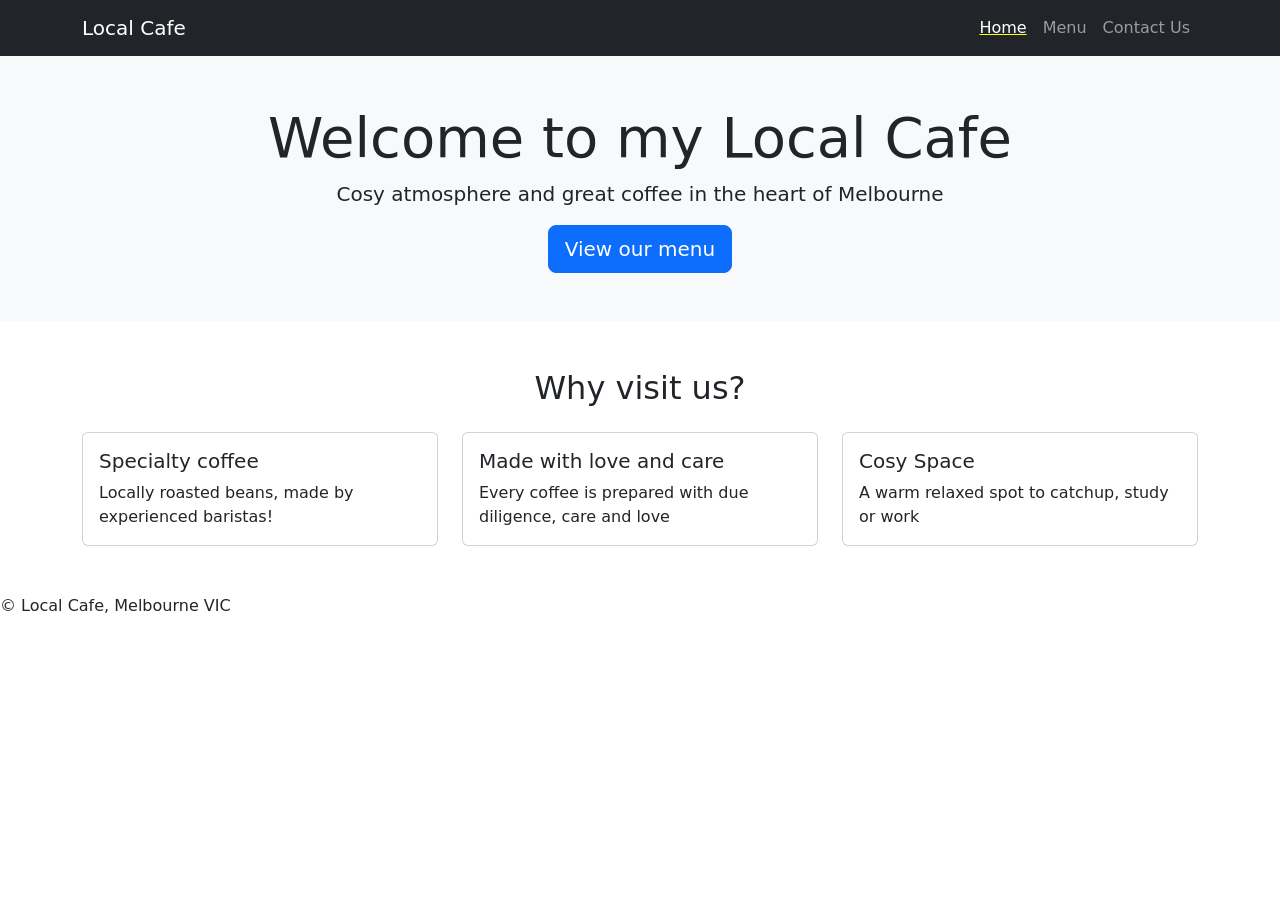
==== index.html @ 9ef0bf9d "Added initial files for the assessment" ====
<!DOCTYPE html>
<html lang="en">
<head>
    <meta charset="UTF-8">
    <meta name="viewport" content="width=device-width, initial-scale=1.0">
    <title>Home</title>
    <link href="https://cdn.jsdelivr.net/npm/bootstrap@5.2.3/dist/css/bootstrap.min.css" rel="stylesheet" integrity="sha384-rbsA2VBKQhggwzxH7pPCaAqO46MgnOM80zW1RWuH61DGLwZJEdK2Kadq2F9CUG65" crossorigin="anonymous"> 
<style>
    .active{
        text-decoration: underline;
        text-decoration-color: yellow;
    }
</style>
</head>
<body>

    <header>
        <nav class="navbar navbar-expand-md navbar-dark bg-dark">
            <div class="container">
                <a class="navbar-brand" href="index.html">Local Cafe</a>
            
                <button class="navbar-toggler" type="button" data-bs-toggle="collapse" data-bs-target="#mainNav" aria-controls="mainNav" aria-expanded="false" aria-label="Toggle navigation">
                    <span class="navbar-toggler-icon"></span>
                </button>
            <div class="collapse navbar-collapse" id="mainNav">
            <ul class="navbar-nav ms-auto" id="mainNav">
                <li class="nav-item"><a class="nav-link active" href="index.html">Home</a></li>
                <li class="nav-item"><a class="nav-link" href="menu.html">Menu</a></li>
                <li class="nav-item"><a class="nav-link" href="contact.html">Contact Us</a></li>
            </ul>
            </div>
            </div>
        </nav>


    </header>

    <main>

        <section class="bg-light py-5 text-center">
            <div class="container">
                <h1 class="display-4">Welcome to my Local Cafe</h1>
                <p class="lead">Cosy atmosphere and great coffee in the heart of Melbourne</p>
                <a class="btn btn-primary btn-lg" href="menu.html">View our menu</a>
            </div>
        </section>

        <section class="container py-5">
            <h2 class="text-center mb-4"> Why visit us?</h2>
            <div class="row g-4">
                <div class="col-md-4">
                    <div class="card h-100">
                        <div class="card-body">
                            <h3 class="card-title h5">Specialty coffee</h3>
                            <p class="card-text">Locally roasted beans, made by experienced baristas!</p>
                        </div>
                    </div>
                </div>
                <div class="col-md-4">
                    <div class="card h-100">
                        <div class="card-body">
                            <h3 class="card-title h5">Made with love and care</h3>
                            <p class="card-text">Every coffee is prepared with due diligence, care and love</p>
                        </div>
                    </div>
            </div>
            <div class="col-md-4">
                    <div class="card h-100">
                        <div class="card-body">
                            <h3 class="card-title h5">Cosy Space </h3>
                            <p class="card-text">A warm relaxed spot to catchup, study or work</p>
                        </div>
                    </div>
            </div>
            </div>
        
                
        </section>

    </main>

    <footer>
        <p>&copy; Local Cafe, Melbourne VIC</p>


    </footer>
    <script src="https://cdn.jsdelivr.net/npm/bootstrap@5.2.3/dist/js/bootstrap.bundle.min.js" integrity="sha384-kenU1KFdBIe4zVF0s0G1M5b4hcpxyD9F7jL+jjXkk+Q2h455rYXK/7HAuoJl+0I4" crossorigin="anonymous"></script> 
</body>
</html>
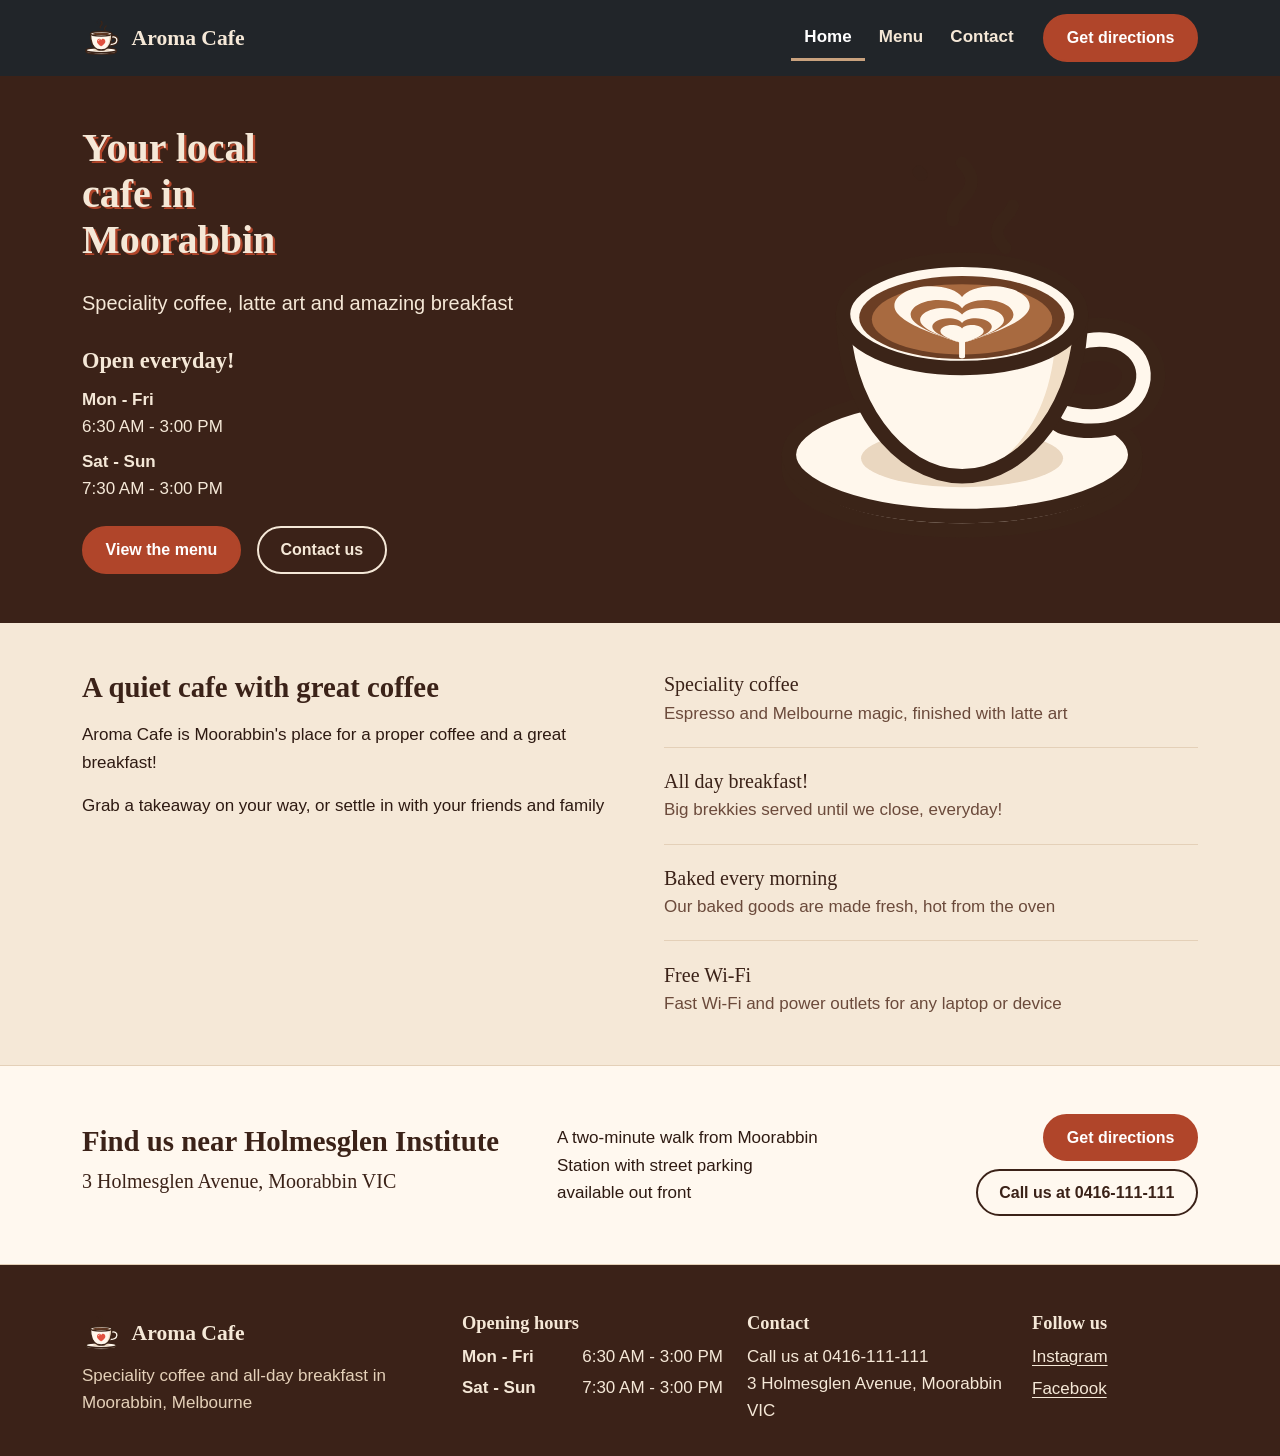
==== commit aa8f2b40: "Modified entire layout" ====
--- a/index.html
+++ b/index.html
@@ -3,87 +3,158 @@
 <head>
     <meta charset="UTF-8">
     <meta name="viewport" content="width=device-width, initial-scale=1.0">
-    <title>Home</title>
+    <title>Aroma Cafe in Moorabbin</title>
     <link href="https://cdn.jsdelivr.net/npm/bootstrap@5.2.3/dist/css/bootstrap.min.css" rel="stylesheet" integrity="sha384-rbsA2VBKQhggwzxH7pPCaAqO46MgnOM80zW1RWuH61DGLwZJEdK2Kadq2F9CUG65" crossorigin="anonymous"> 
-<style>
-    .active{
-        text-decoration: underline;
-        text-decoration-color: yellow;
-    }
-</style>
+    <link rel="stylesheet" href="css/styles.css">
 </head>
+
 <body>
-
-    <header>
-        <nav class="navbar navbar-expand-md navbar-dark bg-dark">
+    <header class="site-header">
+        <nav class="navbar navbar-expand-md navbar-dark bg-dark" aria-label="Main">
             <div class="container">
-                <a class="navbar-brand" href="index.html">Local Cafe</a>
-            
-                <button class="navbar-toggler" type="button" data-bs-toggle="collapse" data-bs-target="#mainNav" aria-controls="mainNav" aria-expanded="false" aria-label="Toggle navigation">
+                <a class="navbar-brand brand" href="index.html">
+                    <img src="images/coffee-heart-logo.svg" alt="Logo coffee cup" width="40" height="40">
+                    <span>Aroma Cafe</span>
+                </a>
+                <a class="btn btn-primary header-cta order-md-last ms-auto ms-md-3" href="contact.html">Get directions</a>
+                <button class="navbar-toggler ms-2" type="button" data-bs-toggle="collapse" data-bs-target="#main-nav" aria-controls="main-nav" aria-expanded="false" aria-label="Toggle navigation">
                     <span class="navbar-toggler-icon"></span>
                 </button>
-            <div class="collapse navbar-collapse" id="mainNav">
-            <ul class="navbar-nav ms-auto" id="mainNav">
-                <li class="nav-item"><a class="nav-link active" href="index.html">Home</a></li>
-                <li class="nav-item"><a class="nav-link" href="menu.html">Menu</a></li>
-                <li class="nav-item"><a class="nav-link" href="contact.html">Contact Us</a></li>
-            </ul>
-            </div>
+                <div class="collapse navbar-collapse" id="main-nav">
+                    <ul class="navbar-nav ms-md-auto">
+                        <li class="nav-item"><a class="nav-link active" href="index.html">Home</a></li>
+                        <li class="nav-item"><a class="nav-link" href="menu.html">Menu</a></li>
+                        <li class="nav-item"><a class="nav-link" href="contact.html">Contact</a></li>
+                    </ul>
+                </div>
             </div>
         </nav>
-
-
     </header>
 
-    <main>
+    <main id="main">
+        <section class="hero" aria-labelledby="hero-title">
+            <div class="container">
+                <div class="row align-items-center gy-5">
+                    <div class="col-lg-7">
+                        <h1 id="hero-title">Your local cafe in Moorabbin</h1>
+                        <p class="lede">Speciality coffee, latte art and amazing breakfast</p>
+                        
+                        <p class="door-sign-title mt-4">Open everyday!</p>
+                        <dl class="mb-4">
+                            <div>
+                                <dt>Mon - Fri</dt>
+                                <dd>6:30 AM - 3:00 PM</dd>
+                            </div>
+                            <div>
+                                <dt>Sat - Sun</dt>
+                                <dd>7:30 AM - 3:00 PM</dd>
+                            </div>
+                        </dl>
 
-        <section class="bg-light py-5 text-center">
-            <div class="container">
-                <h1 class="display-4">Welcome to my Local Cafe</h1>
-                <p class="lead">Cosy atmosphere and great coffee in the heart of Melbourne</p>
-                <a class="btn btn-primary btn-lg" href="menu.html">View our menu</a>
+                        <div class="d-flex flex-wrap gap-3">
+                            <a class="btn btn-primary" href="menu.html">View the menu</a>
+                            <a class="btn btn-outline-light" href="contact.html">Contact us</a>
+                        </div>
+                    </div>
+                    <div class="col-lg-5">
+                        <figure class="hero-art">
+                            <img src="images/BigLogo.svg" alt="Aroma Cafe logo graphic">
+                        </figure>
+                    </div>
+                </div>
             </div>
         </section>
 
-        <section class="container py-5">
-            <h2 class="text-center mb-4"> Why visit us?</h2>
-            <div class="row g-4">
-                <div class="col-md-4">
-                    <div class="card h-100">
-                        <div class="card-body">
-                            <h3 class="card-title h5">Specialty coffee</h3>
-                            <p class="card-text">Locally roasted beans, made by experienced baristas!</p>
-                        </div>
+        <section class="section about" aria-labelledby="about-title">
+            <div class="container">
+                <div class="row g-5">
+                    <div class="col-md-6">
+                        <h2 id="about-title">A quiet cafe with great coffee</h2>
+                        <p>Aroma Cafe is Moorabbin's place for a proper coffee and a great breakfast!</p>
+                        <p>Grab a takeaway on your way, or settle in with your friends and family</p>
+                    </div>
+                    <div class="col-md-6">
+                        <ul class="known-for">
+                            <li>
+                                <h3>Speciality coffee</h3>
+                                <p>Espresso and Melbourne magic, finished with latte art</p>
+                            </li>
+                            <li>
+                                <h3>All day breakfast!</h3>
+                                <p>Big brekkies served until we close, everyday!</p>
+                            </li>
+                            <li>
+                                <h3>Baked every morning</h3>
+                                <p>Our baked goods are made fresh, hot from the oven</p>
+                            </li>
+                            <li>
+                                <h3>Free Wi-Fi</h3>
+                                <p>Fast Wi-Fi and power outlets for any laptop or device</p>
+                            </li>
+                        </ul>
                     </div>
                 </div>
-                <div class="col-md-4">
-                    <div class="card h-100">
-                        <div class="card-body">
-                            <h3 class="card-title h5">Made with love and care</h3>
-                            <p class="card-text">Every coffee is prepared with due diligence, care and love</p>
-                        </div>
-                    </div>
             </div>
-            <div class="col-md-4">
-                    <div class="card h-100">
-                        <div class="card-body">
-                            <h3 class="card-title h5">Cosy Space </h3>
-                            <p class="card-text">A warm relaxed spot to catchup, study or work</p>
-                        </div>
-                    </div>
-            </div>
-            </div>
-        
-                
         </section>
 
+        <section class="section visit" aria-labelledby="visit-title">
+            <div class="container">
+                <div class="row align-items-center g-4">
+                    <div class="col-lg-5">
+                        <h2 id="visit-title">Find us near Holmesglen Institute</h2>
+                        <h3>3 Holmesglen Avenue, Moorabbin VIC</h3>
+                    </div>
+                    <div class="col-lg-3">
+                        <p class="mb-0">A two-minute walk from Moorabbin Station with street parking available out front</p>
+                    </div>
+                    <div class="col-lg-4 d-flex flex-wrap gap-2 justify-content-lg-end">
+                        <a class="btn btn-primary" href="contact.html">Get directions</a>
+                        <a class="btn btn-outline-dark" href="tel:0416111111">Call us at 0416-111-111</a>
+                    </div>
+                </div>
+            </div>
+        </section>
     </main>
 
-    <footer>
-        <p>&copy; Local Cafe, Melbourne VIC</p>
+    <footer class="site-footer">
+        <div class="container">
+            <div class="row g-4">
+                <div class="col-md-6 col-lg-4 footer-brand">
+                    <a class="brand" href="index.html">
+                        <img src="images/coffee-heart-logo.svg" alt="logo coffee image" width="40" height="40">
+                        <span>Aroma Cafe</span>
+                    </a>
+                    <p>Speciality coffee and all-day breakfast in Moorabbin, Melbourne</p>
+                </div>
+                <section class="col-md-6 col-lg-3 footer-hours" aria-labelledby="footer-hours-title">
+                    <h2 id="footer-hours-title">Opening hours</h2>
+                    <dl>
+                        <div>
+                            <dt>Mon - Fri</dt>
+                            <dd>6:30 AM - 3:00 PM</dd>
+                        </div>
+                        <div>
+                            <dt>Sat - Sun</dt>
+                            <dd>7:30 AM - 3:00 PM</dd>
+                        </div>
+                    </dl>
+                </section>
+                <section class="col-md-6 col-lg-3" aria-labelledby="footer-contact-title">
+                    <h2 id="footer-contact-title">Contact</h2>
+                    <p class="footer-links">Call us at 0416-111-111</p>
+                    <p class="footer-links">3 Holmesglen Avenue, Moorabbin VIC</p>
+                </section>
+                <section class="col-md-6 col-lg-2" aria-labelledby="footer-follow-title">
+                    <h2 id="footer-follow-title">Follow us</h2>
+                    <ul class="footer-links">
+                        <li><a href="https://www.instagram.com">Instagram</a></li>
+                        <li><a href="https://www.facebook.com">Facebook</a></li>
+                    </ul>
+                </section>
+            </div>
+        </div>
+    </footer>
 
-
-    </footer>
     <script src="https://cdn.jsdelivr.net/npm/bootstrap@5.2.3/dist/js/bootstrap.bundle.min.js" integrity="sha384-kenU1KFdBIe4zVF0s0G1M5b4hcpxyD9F7jL+jjXkk+Q2h455rYXK/7HAuoJl+0I4" crossorigin="anonymous"></script> 
 </body>
 </html>
--- a/css/styles.css
+++ b/css/styles.css
@@ -0,0 +1,558 @@
+:root {
+  --cream: #F5E8D7;
+  --coffee: #3B2218;
+  --red1: #B0452A;
+  --red2: #9A3A22;
+  --milk: #FFF8EF;
+  --roast: #6B4A3B;
+  --foam: #E4D0B8;
+  --latte: #C9A27E;
+  --ink: #2E1A12;
+  --error: #A4231B;
+
+  --font-display: "Corben", Georgia, "Times New Roman", serif;
+  --font-body: "Figtree", "Segoe UI", Arial, sans-serif;
+}
+
+/*  Base  */
+body {
+  background-color: var(--cream);
+  color: var(--ink);
+  font-family: var(--font-body);
+  font-size: 1.0625rem;
+  line-height: 1.6;
+  margin: 0;
+}
+
+h1,
+h2,
+h3 {
+  margin: 0 0 0.6em;
+  color: var(--coffee);
+  font-family: var(--font-display);
+  line-height: 1.15;
+}
+
+h1 {
+  font-size: 2.5rem;
+  font-weight: 700;
+}
+
+h2 {
+  font-size: 1.8rem;
+  font-weight: 700;
+}
+
+h3 {
+  font-size: 1.25rem;
+  font-weight: 400;
+}
+
+p {
+  max-width: 65ch;
+}
+
+a {
+  color: var(--red2);
+  text-decoration-thickness: 0.08em;
+  text-underline-offset: 0.18em;
+}
+
+a:hover {
+  color: #7E2F1B;
+  text-decoration-thickness: 0.16em;
+}
+
+.icon {
+  width: 1.5rem;
+  height: 1.5rem;
+  flex: none;
+}
+
+.section {
+  padding-block: 3rem;
+}
+
+/*  Buttons  */
+.btn {
+  --bs-btn-padding-x: 1.35rem;
+  --bs-btn-padding-y: 0.75rem;
+  --bs-btn-font-size: 1rem;
+  --bs-btn-font-weight: 700;
+  --bs-btn-line-height: 1.2;
+  --bs-btn-border-width: 2px;
+  --bs-btn-border-radius: 999px;
+  display: inline-flex;
+  align-items: center;
+  gap: 0.5rem;
+}
+
+.btn-primary {
+  --bs-btn-color: #FFFFFF;
+  --bs-btn-bg: var(--red1);
+  --bs-btn-border-color: var(--red1);
+  --bs-btn-hover-color: #FFFFFF;
+  --bs-btn-hover-bg: var(--red2);
+  --bs-btn-hover-border-color: var(--red2);
+  --bs-btn-active-color: #FFFFFF;
+  --bs-btn-active-bg: #7E2F1B;
+  --bs-btn-active-border-color: #7E2F1B;
+}
+
+.btn-outline-light {
+  --bs-btn-color: var(--cream);
+  --bs-btn-border-color: var(--cream);
+  --bs-btn-hover-color: var(--coffee);
+  --bs-btn-hover-bg: var(--cream);
+  --bs-btn-hover-border-color: var(--cream);
+  --bs-btn-active-color: var(--coffee);
+  --bs-btn-active-bg: var(--cream);
+  --bs-btn-active-border-color: var(--cream);
+}
+
+.btn-outline-dark {
+  --bs-btn-color: var(--coffee);
+  --bs-btn-border-color: var(--coffee);
+  --bs-btn-hover-color: var(--cream);
+  --bs-btn-hover-bg: var(--coffee);
+  --bs-btn-hover-border-color: var(--coffee);
+  --bs-btn-active-color: var(--cream);
+  --bs-btn-active-bg: var(--coffee);
+  --bs-btn-active-border-color: var(--coffee);
+}
+
+/*  Header  */
+.site-header {
+  background-color: var(--coffee);
+}
+
+.site-header .navbar {
+  --bs-navbar-padding-y: 0.9rem;
+  --bs-navbar-color: var(--cream);
+  --bs-navbar-hover-color: #FFFFFF;
+  --bs-navbar-active-color: #FFFFFF;
+  --bs-navbar-brand-color: var(--cream);
+  --bs-navbar-brand-hover-color: #FFFFFF;
+  --bs-navbar-nav-link-padding-x: 0.85rem;
+  --bs-navbar-toggler-border-color: rgba(245, 232, 215, 0.45);
+}
+
+.brand {
+  display: inline-flex;
+  align-items: center;
+  gap: 0.6rem;
+  margin-right: 0;
+  padding-block: 0;
+  color: var(--cream);
+  font-family: var(--font-display);
+  font-size: 1.35rem;
+  font-weight: 700;
+  text-decoration: none;
+}
+
+.brand img {
+  width: 2.5rem;
+  height: 2.5rem;
+}
+
+.site-header .nav-link {
+  border-bottom: 3px solid transparent;
+  font-weight: 700;
+}
+
+.site-header .nav-link:hover {
+  border-bottom-color: rgba(245, 232, 215, 0.5);
+}
+
+.site-header .nav-link.active {
+  border-bottom-color: var(--latte);
+}
+
+@media (max-width: 767.98px) {
+  .site-header .navbar {
+    --bs-navbar-toggler-padding-x: 0.5rem;
+  }
+
+  .site-header .brand {
+    gap: 0.5rem;
+    font-size: 1.15rem;
+  }
+
+  .site-header .brand img {
+    width: 2rem;
+    height: 2rem;
+  }
+
+  .header-cta {
+    --bs-btn-padding-x: 0.75rem;
+    --bs-btn-padding-y: 0.45rem;
+    --bs-btn-font-size: 0.9rem;
+  }
+
+  .site-header .navbar-collapse {
+    margin-top: 0.75rem;
+    border-top: 1px solid rgba(245, 232, 215, 0.2);
+  }
+
+  .site-header .nav-link {
+    padding: 0.75rem 1rem;
+    border-bottom: 0;
+    border-left: 3px solid transparent;
+  }
+
+  .site-header .nav-link:hover {
+    border-left-color: rgba(245, 232, 215, 0.5);
+  }
+
+  .site-header .nav-link.active {
+    border-left-color: var(--latte);
+  }
+}
+
+/* Home */
+.hero {
+  overflow: hidden;
+  padding-block: 3rem;
+  background-color: var(--coffee);
+  color: var(--cream);
+}
+
+.hero h1 {
+  max-width: 11ch;
+  color: var(--cream);
+  text-shadow: 0.055em 0.055em 0 var(--red1);
+}
+
+.lede {
+  max-width: 40ch;
+  font-size: 1.25rem;
+}
+
+.hero-art {
+  margin: 0;
+}
+
+.hero-art img {
+  display: block;
+  width: min(80%, 30rem);
+  height: auto;
+  margin-inline: auto;
+}
+
+.door-sign-title {
+  margin: 0 0 0.4rem;
+  color: var(--cream);
+  font-family: var(--font-display);
+  font-size: 1.4rem;
+  font-weight: 700;
+}
+
+.door-sign dl,
+.footer-hours dl {
+  display: grid;
+  gap: 0.25rem;
+  margin: 0;
+}
+
+.door-sign dl div,
+.footer-hours dl div {
+  display: flex;
+  flex-wrap: wrap;
+  justify-content: space-between;
+  gap: 0 1rem;
+}
+
+.door-sign dt,
+.door-sign dd,
+.footer-hours dt,
+.footer-hours dd {
+  margin: 0;
+  white-space: nowrap;
+}
+
+@media (min-width: 992px) {
+  .hero-art img {
+    width: 100%;
+  }
+}
+
+/*About & Visit */
+.known-for {
+  display: grid;
+  gap: 1.25rem;
+  margin: 0;
+  padding: 0;
+  list-style: none;
+}
+
+.known-for li {
+    padding-bottom: 1.25rem;
+  border-bottom: 1px solid var(--foam);
+}
+
+.known-for li:last-child {
+  padding-bottom: 0;
+  border-bottom: 0;
+}
+
+.known-for .icon {
+  grid-row: span 2;
+  width: 3rem;
+  height: 3rem;
+  padding: 0.7rem;
+  border-radius: 50%;
+  background-color: var(--coffee);
+  color: var(--cream);
+}
+
+.known-for h3 {
+  margin: 0.15rem 0 0.2rem;
+}
+
+.known-for p {
+  margin: 0;
+  color: var(--roast);
+}
+
+.visit {
+  border-block: 1px solid var(--foam);
+  background-color: var(--milk);
+}
+
+.visit h2 {
+  margin-bottom: 0.4em;
+}
+
+/*Menu&Contact*/
+.page-header {
+  padding-block: 3rem 2.4rem;
+  background-color: var(--coffee);
+  color: var(--cream);
+}
+
+.page-header h1 {
+  max-width: 20ch;
+  color: var(--cream);
+  font-size: 2.2rem;
+  text-shadow: 0.05em 0.05em 0 var(--red1);
+}
+
+.page-header p {
+  max-width: 50ch;
+  font-size: 1.25rem;
+}
+
+/*Menu page */
+.menu-jump {
+  border-bottom: 1px solid var(--foam);
+  background-color: var(--milk);
+}
+
+.menu-jump .nav {
+  flex-wrap: nowrap;
+  padding-block: 0.75rem;
+  overflow-x: auto;
+}
+
+.menu-jump .nav-link {
+  padding: 0.4rem 0.9rem;
+  border: 2px solid var(--coffee);
+  border-radius: 999px;
+  color: var(--coffee);
+  font-size: 0.95rem;
+  font-weight: 700;
+  white-space: nowrap;
+}
+
+.menu-jump .nav-link:hover,
+.menu-jump .nav-link:focus {
+  background-color: var(--coffee);
+  color: var(--cream);
+}
+
+.menu-wrap {
+  padding-block: 3rem;
+}
+
+.menu-section {
+  scroll-margin-top: 4.5rem;
+}
+
+.menu-section h2 {
+  padding-bottom: 0.35rem;
+  border-bottom: 3px solid var(--coffee);
+}
+
+.menu-list {
+  margin: 0;
+}
+/* Menu Layout */
+.menu-list {
+  margin: 0;
+}
+
+.menu-item {
+  display: flex;
+  flex-wrap: wrap;
+  justify-content: space-between;
+  align-items: baseline;
+  padding-block: 0.75rem;
+  border-bottom: 1px solid var(--foam);
+}
+
+.menu-name {
+  font-weight: 700;
+  color: var(--coffee);
+}
+
+.menu-item .price {
+  margin: 0;
+  font-weight: 700;
+  color: var(--coffee);
+  font-variant-numeric: tabular-nums;
+}
+
+.menu-item .desc {
+  width: 100%;
+  margin: 0.2rem 0 0;
+  color: var(--roast);
+  font-size: 0.9375rem;
+}
+.menu-item {
+  display: grid;
+  grid-template-columns: 1fr auto;
+  column-gap: 0.5rem;
+  padding-block: 0.55rem;
+}
+
+.menu-item .price {
+  margin: 0;
+  font-weight: 700;
+  font-variant-numeric: tabular-nums;
+}
+
+.menu-item .desc {
+  grid-column: 1 / -1;
+  max-width: 52ch;
+  margin: 0.1rem 0 0;
+  color: var(--roast);
+  font-size: 0.9375rem;
+}
+
+.menu-note {
+  margin-top: 0.75rem;
+  color: var(--roast);
+  font-size: 0.9375rem;
+}
+
+/*  Contact page  */
+.contact-wrap {
+  padding-block: 3rem;
+}
+
+.form-panel {
+  padding: 1.75rem;
+  border: 1px solid var(--foam);
+  border-radius: 0.5rem;
+  background-color: var(--milk);
+}
+
+.form-label {
+  font-weight: 700;
+}
+
+.form-control,
+.form-select {
+  padding: 0.65rem 0.75rem;
+  border: 2px solid #8C6F5E;
+  border-radius: 0.4rem;
+  color: var(--ink);
+  font-size: 1rem;
+}
+
+.form-select {
+  padding-right: 2.25rem;
+}
+
+.form-text {
+  color: var(--roast);
+  font-size: 0.9375rem;
+}
+
+.contact-list {
+  display: grid;
+  gap: 0.9rem;
+  margin: 0 0 1.5rem;
+  padding: 0;
+  list-style: none;
+}
+
+.hours {
+  width: 100%;
+  max-width: 26rem;
+  margin-bottom: 1.5rem;
+  caption-side: top;
+}
+
+.hours caption {
+  padding-top: 0;
+  color: var(--coffee);
+  font-family: var(--font-display);
+  font-size: 1.25rem;
+  font-weight: 700;
+  text-align: left;
+}
+
+.hours th,
+.hours td {
+  padding: 0.5rem 0;
+  border-bottom: 1px solid var(--foam);
+}
+
+.hours th {
+  font-weight: 400;
+}
+
+.hours td {
+  font-weight: 700;
+  text-align: right;
+}
+
+/*  Footer  */
+.site-footer {
+  padding-block: 3rem 1.5rem;
+  background-color: var(--coffee);
+  color: var(--cream);
+}
+
+.site-footer h2 {
+  margin-bottom: 0.5rem;
+  color: var(--cream);
+  font-size: 1.15rem;
+}
+
+.site-footer a {
+  color: var(--cream);
+}
+
+.footer-brand .brand {
+  margin-bottom: 0.5rem;
+}
+
+.footer-brand p {
+  color: var(--foam);
+}
+
+.footer-hours dl {
+  max-width: 17rem;
+}
+
+.footer-links {
+  margin: 0;
+  padding: 0;
+  list-style: none;
+}
+
+.footer-links li + li {
+  margin-top: 0.35rem;
+}
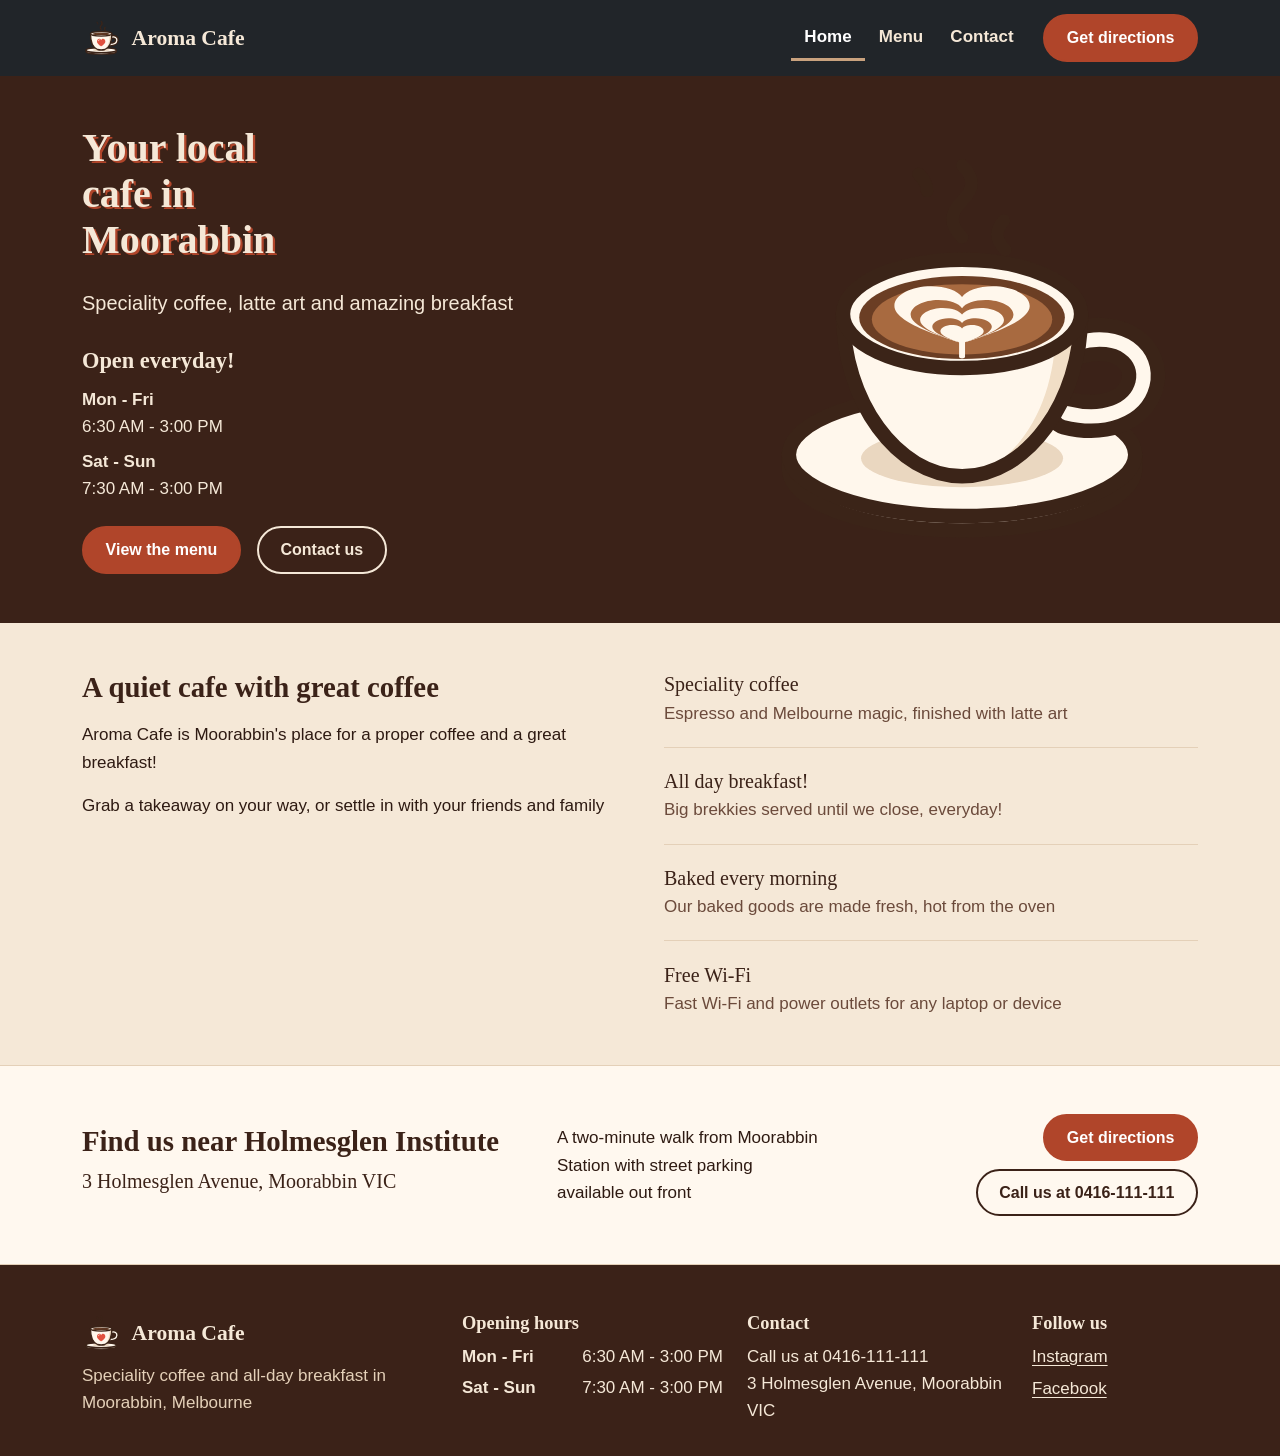
==== commit 554bdbf1: "Added google analytics to <head>" ====
--- a/index.html
+++ b/index.html
@@ -1,6 +1,12 @@
 <!DOCTYPE html>
 <html lang="en">
 <head>
+    <script async src="https://www.googletagmanager.com/gtm.js?id=GTM-TJMK269M"></script>
+<script>
+  window.dataLayer = window.dataLayer || [];
+  function gtag(){dataLayer.push(arguments);}
+  gtag('js', new Date());
+</script>
     <meta charset="UTF-8">
     <meta name="viewport" content="width=device-width, initial-scale=1.0">
     <title>Aroma Cafe in Moorabbin</title>
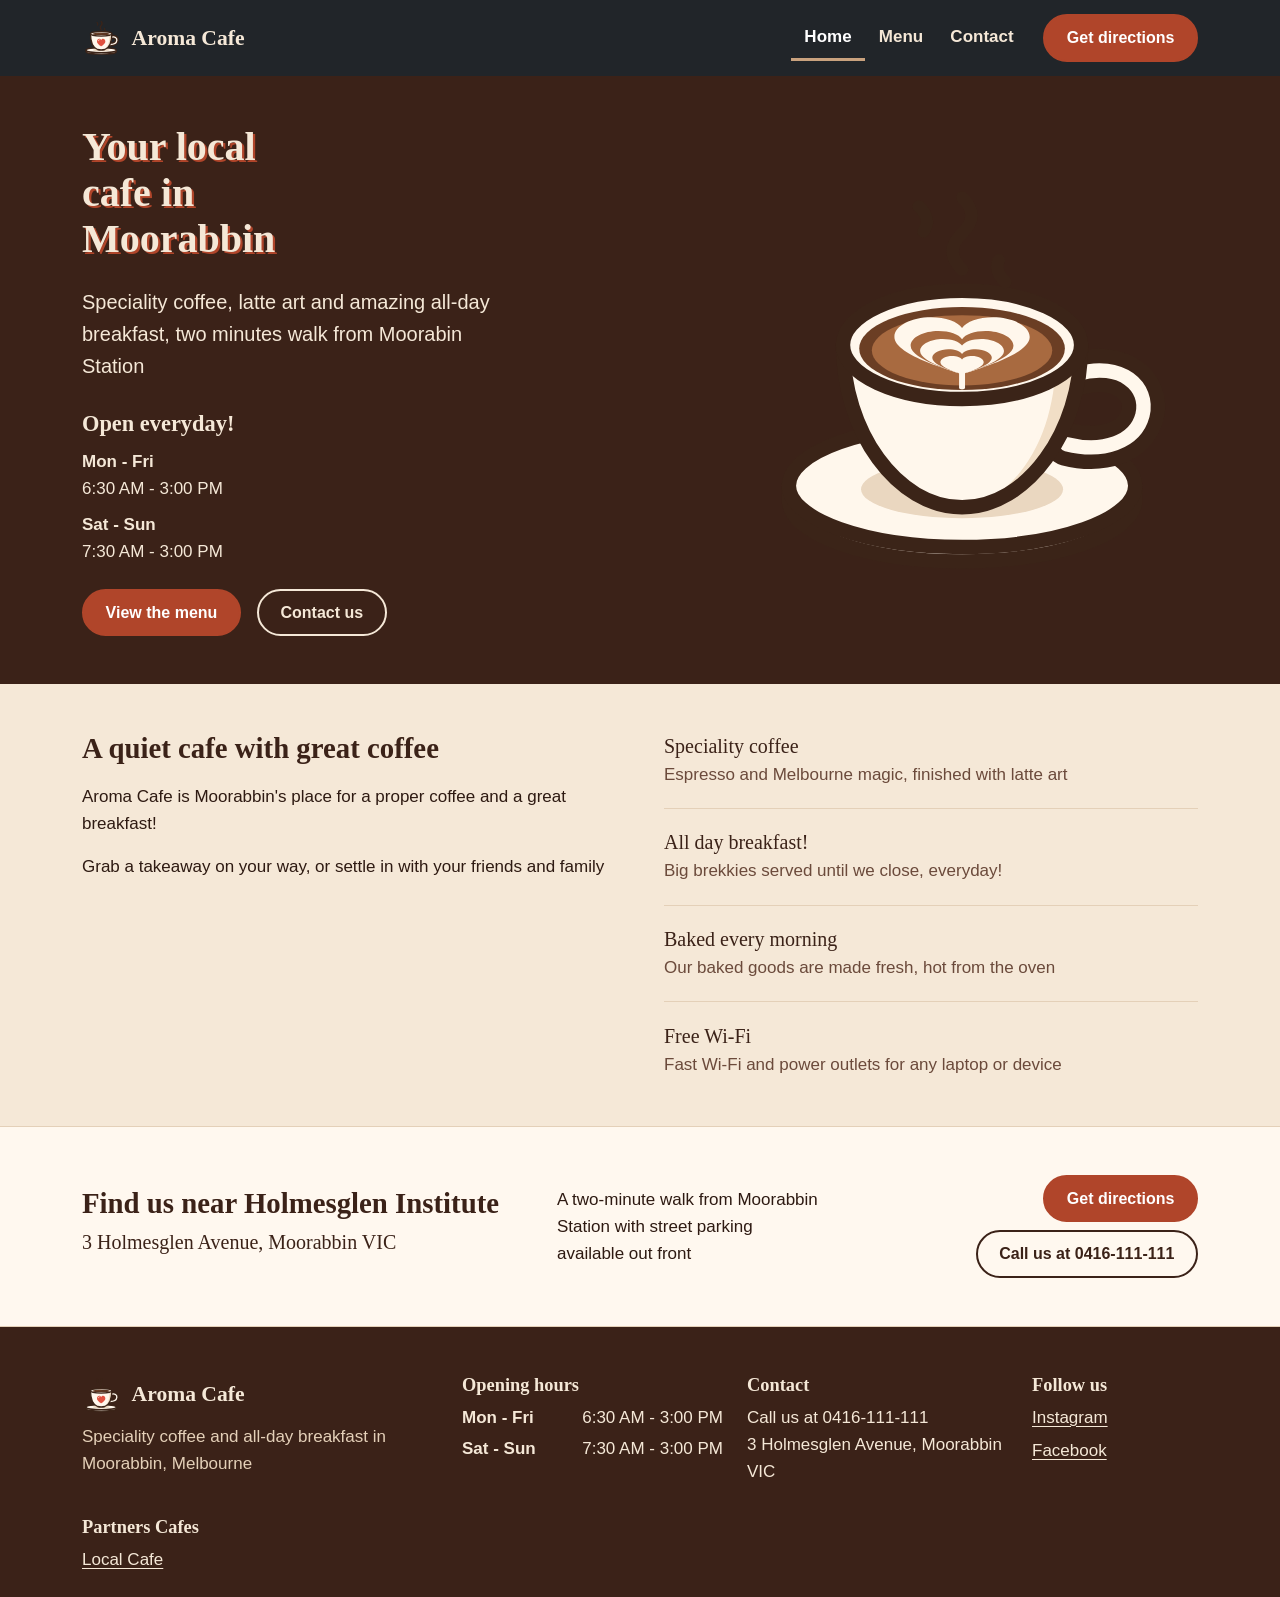
==== commit 37d791d9: "Added SEO and partner URL" ====
--- a/index.html
+++ b/index.html
@@ -9,7 +9,7 @@
 </script>
     <meta charset="UTF-8">
     <meta name="viewport" content="width=device-width, initial-scale=1.0">
-    <title>Aroma Cafe in Moorabbin</title>
+    <title>Aroma | Local cafe in Moorabbin</title>
     <link href="https://cdn.jsdelivr.net/npm/bootstrap@5.2.3/dist/css/bootstrap.min.css" rel="stylesheet" integrity="sha384-rbsA2VBKQhggwzxH7pPCaAqO46MgnOM80zW1RWuH61DGLwZJEdK2Kadq2F9CUG65" crossorigin="anonymous"> 
     <link rel="stylesheet" href="css/styles.css">
 </head>
@@ -43,7 +43,8 @@
                 <div class="row align-items-center gy-5">
                     <div class="col-lg-7">
                         <h1 id="hero-title">Your local cafe in Moorabbin</h1>
-                        <p class="lede">Speciality coffee, latte art and amazing breakfast</p>
+                        <p class="lede">Speciality coffee, latte art and amazing all-day 
+                            breakfast, two minutes walk from Moorabin Station</p>
                         
                         <p class="door-sign-title mt-4">Open everyday!</p>
                         <dl class="mb-4">
@@ -64,7 +65,8 @@
                     </div>
                     <div class="col-lg-5">
                         <figure class="hero-art">
-                            <img src="images/BigLogo.svg" alt="Aroma Cafe logo graphic">
+                            <img src="images/BigLogo.svg" alt="flat white with latte art,
+                             served at Aroma Cafe in Moorabbin">
                         </figure>
                     </div>
                 </div>
@@ -157,6 +159,12 @@
                         <li><a href="https://www.facebook.com">Facebook</a></li>
                     </ul>
                 </section>
+                  <section class="col-md-6 col-lg-2" aria-labelledby="footer-follow-title">
+                    <h2 id="footer-follow-title">Partners Cafes</h2>
+                    <ul class="footer-links">
+                        <li><a href="https://mzakl.github.io/local-cafe/index.html">Local Cafe</a></li>
+                    </ul>
+                </section>
             </div>
         </div>
     </footer>
